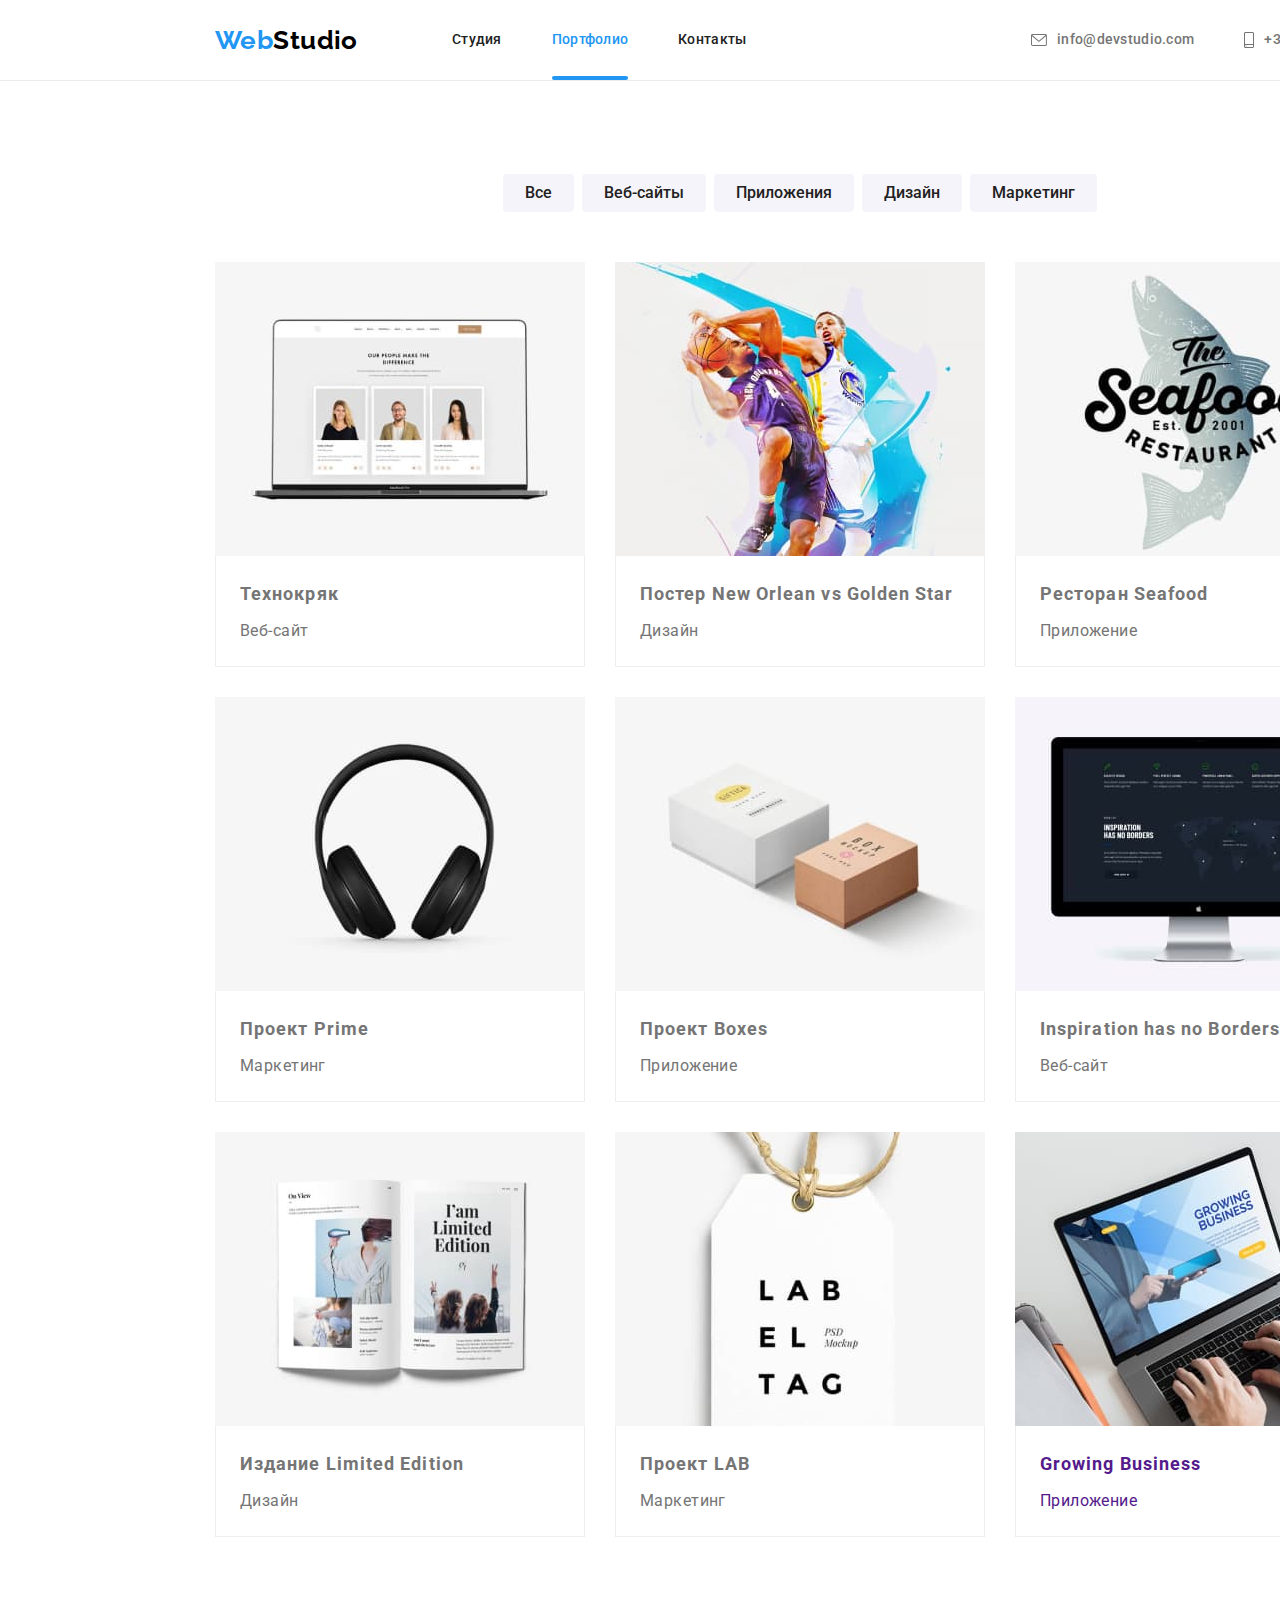
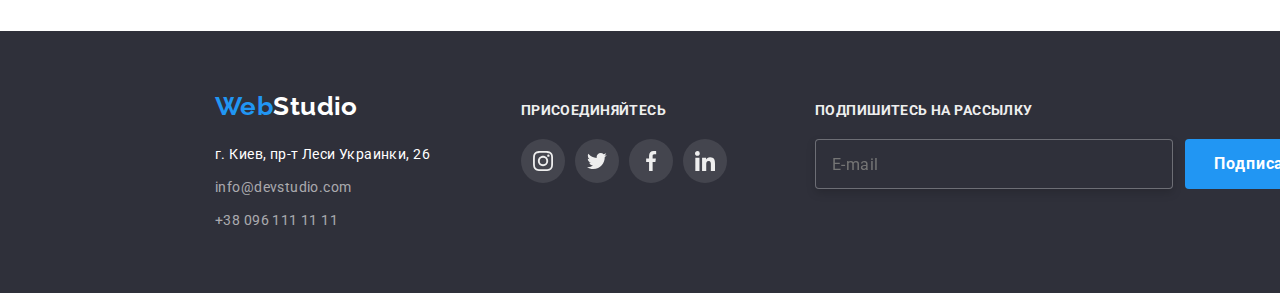
==== portfolio.html @ b926fa03 "+" ====
<!DOCTYPE html>
<html lang="ru">

<head>
  <meta charset="UTF-8">
  <meta http-equiv="X-UA-Compatible" content="IE=edge">
  <meta name="viewport" content="width=device-width, initial-scale=1.0">
  <title>Document</title>
  <style>
    @import url('https://fonts.googleapis.com/css2?family=Raleway:wght@700&family=Roboto:wght@400;500;700;900&display=swap');
  </style>
  <link rel="stylesheet" href="https://cdnjs.cloudflare.com/ajax/libs/modern-normalize/1.1.0/modern-normalize.css"
    integrity="sha512-Y0MM+V6ymRKN2zStTqzQ227DWhhp4Mzdo6gnlRnuaNCbc+YN/ZH0sBCLTM4M0oSy9c9VKiCvd4Jk44aCLrNS5Q=="
    crossorigin="anonymous" referrerpolicy="no-referrer" />
  <link rel="stylesheet" href="./css/main.css" />
  
  <link rel="stylesheet" href="./css/style.css" />
</head>

<body>
  <header class="header">
    <div class="header__block">
      <!-- Основная навигация -->
      <nav class="nav">
        <a class="logo" href="./index.html">
          <span class="logo__info--accent">Web</span>Studio</a>
        <ul class="nav__list">
          <li class="nav__item">
            <a class="nav__link " href="./index.html">Студия</a>
          </li>
          <li class="nav__item nav__item--current">
            <a class="nav__link nav__link--current" href="./portfolio.html">Портфолио</a>
          </li>
          <li class="nav__item">
            <a class="nav__link" href="#address">Контакты</a>
          </li>
        </ul>
      </nav>
      <ul class="contacts">
        <li class="contacts__item">
          <a class="contacts__link" href="mailto:info@devstudio.com">
            <svg class="contacts__img" aria-label="Електронна адреса" width="16px" height="12px">
              <use href="./images/icons.svg#icon-envelope"></use>
            </svg>
            info@devstudio.com
          </a>
        </li>
        <li class="contacts__item">
          <a class="contacts__link" href="tel:+380961111111"> <svg class="contacts__img" aria-label="Телефон"
              width="10px" height="16px">
              <use href="./images/icons.svg#icon-smartphone"></use>
            </svg> +38 096 111 11 11</a>
        </li>
      </ul>
    </div>
  </header>
  <!-- Контент -->
  <main>
    <section class="galerry">
      <div class="galerry__container">
        <h1 class="hidden">Примеры работ</h1>
        <ul class="galerry__list">
          <li class="galerry__item">
            <button class="galerry__btn" type="button">Все</button>
          </li>
          <li class="galerry__item">
            <button class="galerry__btn" type="button">Веб-сайты</button>
          </li>
          <li class="galerry__item">
            <button class="galerry__btn" type="button">Приложения</button>
          </li>
          <li class="galerry__item">
            <button class="galerry__btn" type="button">Дизайн</button>
          </li>
          <li class="galerry__item">
            <button class="galerry__btn" type="button">Маркетинг</button>
          </li>
        </ul>
        <ul class="card-list__list card-list__list--block">
          <li class="card-list__item galerry-card">
            <a class="card-list__link " href="">
              <div class="galerry-text-position">
                <img src="./img/site.jpg" alt="Страничка веб-сайта" width="370" height="294" />
                <p class="card-list__anim-text">
                  Ресурс предлагает комплексные предложения с разным уровнем функционала и сервисов. Все это позволит
                  посетителю
                  получить
                  исчерпывающие сведения о компании или частном лице.
                  Ресурс предлагает комплексные предложения с разным уровнем функционала и сервисов. Все это позволит
                  посетителю
                  получить
                  исчерпывающие сведения о компании или частном лице.
                  Ресурс предлагает комплексные предложения с разным уровнем функционала и сервисов. Все это позволит
                  посетителю
                  получить
                  исчерпывающие сведения о компании или частном лице.
                </p>
              </div>
              <div class="card-list__block">
                <h2 class="card-list__info">Технокряк</h2>
                <p>Веб-сайт</p>
              </div>
            </a>
          </li>
          <li class="card-list__item galerry-card">
            <a class="card-list__link" href="">
              <div class="galerry-text-position">
                <img src="./img/design.jpg" alt="Два баскетболиста" width="370" height="294" />
                <p class="card-list__anim-text">
                  Ресурс предлагает комплексные предложения с разным уровнем функционала и сервисов. Все это позволит
                  посетителю
                  получить
                  исчерпывающие сведения о компании или частном лице.
                  Ресурс предлагает комплексные предложения с разным уровнем функционала и сервисов. Все это позволит
                  посетителю
                  получить
                  исчерпывающие сведения о компании или частном лице.
                </p>
              </div>
              <div class="card-list__block">
                <h2 class="card-list__info">Постер New Orlean vs Golden Star</h2>
                <p>Дизайн</p>
              </div>
            </a>
          </li>
          <li class="card-list__item galerry-card">
            <a class="card-list__link " href="">
              <div class="galerry-text-position">
                <img src="./img/app.jpg" alt="Логотип ресторана" width="370" height="294" />
                <p class="card-list__anim-text">
                  Ресурс предлагает комплексные предложения с разным уровнем функционала и сервисов. Все это позволит
                  посетителю
                  получить
                  исчерпывающие сведения о компании или частном лице.
                </p>
              </div>
              <div class="card-list__block">
                <h2 class="card-list__info">Ресторан Seafood</h2>
                <p>Приложение</p>
              </div>
            </a>
          </li>
          <li class="card-list__item galerry-card">
            <a class="card-list__link " href="">
              <div class="galerry-text-position">
                <img src="./img/marketing.jpg" alt="Черные наушники" width="370" height="294" />
                <p class="card-list__anim-text">
                  Ресурс предлагает комплексные предложения с разным уровнем функционала и сервисов. Все это позволит
                  посетителю
                  получить
                  исчерпывающие сведения о компании или частном лице.
                </p>
              </div>
              <div class="card-list__block">
                <h2 class="card-list__info">Проект Prime</h2>
                <p>Маркетинг</p>
              </div>
            </a>
          </li>
          <li class="card-list__item galerry-card">
            <a class="card-list__link " href="">
              <div class="galerry-text-position">
                <img src="./img/app2.jpg" alt="Две коробки" width="370" height="294" />
                <p class="card-list__anim-text">
                  Ресурс предлагает комплексные предложения с разным уровнем функционала и сервисов. Все это позволит
                  посетителю
                  получить
                  исчерпывающие сведения о компании или частном лице.
                </p>
              </div>
              <div class="card-list__block">
                <h2 class="card-list__info">Проект Boxes</h2>
                <p>Приложение</p>
              </div>
            </a>
          </li>
          <li class="card-list__item galerry-card">
            <a class="card-list__link " href="">
              <div class="galerry-text-position">
                <img src="./img/site2.jpg" alt="Страница Веб-сайта" width="370" height="294" />
                <p class="card-list__anim-text">
                  Ресурс предлагает комплексные предложения с разным уровнем функционала и сервисов. Все это позволит
                  посетителю
                  получить
                  исчерпывающие сведения о компании или частном лице.
                </p>
              </div>
              <div class="card-list__block">
                <h2 class="card-list__info">Inspiration has no Borders</h2>
                <p>Веб-сайт</p>
              </div>
            </a>
          </li>
          <li class="card-list__item galerry-card">
            <a class="card-list__link " href="">
              <div class="galerry-text-position">
                <img src="./img/design2.jpg" alt="Раскрытая книга" width="370" height="294" />
                <p class="card-list__anim-text">
                  Ресурс предлагает комплексные предложения с разным уровнем функционала и сервисов. Все это позволит
                  посетителю
                  получить
                  исчерпывающие сведения о компании или частном лице.
                </p>
              </div>
              <div class="card-list__block">
                <h2 class="card-list__info">Издание Limited Edition</h2>
                <p>Дизайн</p>
              </div>
            </a>
          </li>
          <li class="card-list__item galerry-card">
            <a class="card-list__link " href="">
              <div class="galerry-text-position">
                <img src="./img/marketing2.jpg" alt=" Надпись Lab el tag на ярлыке" width="370" height="294" />
                <p class="card-list__anim-text">
                  Ресурс предлагает комплексные предложения с разным уровнем функционала и сервисов. Все это позволит
                  посетителю
                  получить
                  исчерпывающие сведения о компании или частном лице.
                </p>
              </div>
              <div class="card-list__block">
                <h2 class="card-list__info">Проект LAB</h2>
                <p>Маркетинг</p>
              </div>
            </a>
          </li>
          <li class="card-list__item galerry-card">
            <a class="link" href="">
              <div class="galerry-text-position">
                <img src="./img/app3.jpg" alt="Человек работает за ноутбуком" width="370" height="294" />
                <p class="card-list__anim-text">
                  Ресурс предлагает комплексные предложения с разным уровнем функционала и сервисов. Все это позволит
                  посетителю
                  получить
                  исчерпывающие сведения о компании или частном лице.
                </p>
              </div>
              <div class="card-list__block">
                <h2 class="card-list__info">Growing Business</h2>
                <p>Приложение</p>
              </div>
            </a>
          </li>
        </ul>
      </div>
    </section>
  </main>

  <!-- Футер сайта -->
  <footer class="footer">
    <ul class="footer__container">
      <li class="logo__list">
        <a class="logo__info logo" href="./index.html">
          <span class="logo__info--accent">Web</span>Studio</a>
        <address id="address" class="address">
          <a class="address__text" target="_blank" href="https://goo.gl/maps/QLkYeELodZ8mEa568">г. Киев, пр-т Леси
            Украинки,
            26</a>
          <ul class="address__list">
            <li>
              <a class="address__link" href="mailto:info@devstudio.com">info@devstudio.com</a>
            </li>
            <li>
              <a class="address__link" href="tel:+380961111111">+38 096 111 11 11</a>
            </li>
          </ul>
        </address>
      </li>
  
      <li class="social">
        <strong class="social__text--title">присоединяйтесь</strong>
        <ul class="social__list">
          <li>
            <a class="social__animation--pulse" href=" ">
              <svg class="social__image" aria-label="instagram">
                <use href="./images/icons.svg#icon-instagram-2"></use>
              </svg>
            </a>
          </li>
          <li>
            <a class="social__animation--pulse" href=" ">
              <svg class="social__image" aria-label="Twitter">
                <use href="./images/icons.svg#icon-Group"></use>
              </svg>
            </a>
          </li>
          <li>
            <a class="social__animation--pulse" href=" ">
              <svg class="social__image" aria-label="facebook">
                <use href="./images/icons.svg#icon-facebook"></use>
              </svg>
            </a>
          </li>
          <li>
            <a class="social__animation--pulse" href=" ">
              <svg class="social__image" aria-label="linkedin">
                <use href="./images/icons.svg#icon-linkedin"></use>
              </svg>
            </a>
          </li>
        </ul>
      </li>
  
      <li class="subtitle">
        <p class="subtitle__social--title">Подпишитесь на рассылку</p>
        <form class="subscribe__form">
          <input class="subscribe__input" type="email" name="subscribe" autocomplete="on" placeholder="E-mail"
            pattern=".+@globex\.com" size="30" required />
          <button class="subscribe__btn" type="submit">
            <span class="subscribe__btn--text">Подписаться</span>
            <svg width="24" height="24">
              <use href="./images/icons.svg#icon-send"></use>
            </svg>
          </button>
        </form>
      </li>
    </ul>
  </footer>
</body>

</html>
---- css/main.css ----
@charset "UTF-8";
:root {
  --primary-text-color: #757575;
  --primary-bg-color: #ffffff;
  --secondary-bg-color: #f5f4fa;
  --footer-hero-bg-color: #2f303a;
  --titel-link-color: #212121;
  --accent-color: #2196f3;
  --logo-up-color: #000000;
  --address-secondary-color: rgba(255, 255, 255, 0.6);
  --accent-fill: #AFB1B8;
  --colore-info:#eeeeee;
  --button-hero-two:#2196F3;
  --footer-social:rgba(255, 255, 255, 0.1);
  --border-bottom:#ececec;
  --linear-gradient:rgba(47, 48, 58, 0.4);
  --color-anim:rgba(33, 150, 243, 0.9);
  --button-hover-button-box-shadow: 0px 3px 1px rgba(0, 0, 0, 0.1), 0px 1px 2px rgba(0, 0, 0, 0.08), 0px 2px 2px rgba(0, 0, 0, 0.12);
  --card-background-color-box-shadow: 0px 1px 3px rgba(0, 0, 0, 0.12), 0px 1px 1px rgba(0, 0, 0, 0.14), 0px 2px 1px rgba(0, 0, 0, 0.2);
  --galerry-button-hover-box-shadow: 0px 3px 1px rgba(0, 0, 0, 0.1), 0px 1px 2px rgba(0, 0, 0, 0.08), 0px 2px 2px rgba(0, 0, 0, 0.12);
  --galerry-card-hover-box-shadow: 0px 1px 1px rgba(0, 0, 0, 0.12), 0px 4px 4px rgba(0, 0, 0, 0.06), 1px 4px 6px rgba(0, 0, 0, 0.16);
  --colore-overlay-modal: rgba(0, 0, 0, 0.2);
  --colore-img: rgba(47, 48, 58, 0.8);
  --colore-modal-button: 1px solid rgba(0, 0, 0, 0.1);
  --collor-modal-button:#ffeeee;
  --collor-modal-close:#8d8c8c;
  --emphasizing-cardcolor: rgba(255, 0, 0, 0.959);
  --collor-border-subscribe: 1px solid rgba(255, 255, 255, 0.3);
  --collor-filter-subscribe: drop-shadow(0px 4px 4px rgba(0, 0, 0, 0.15));
  --collor-box-shadow-subscribe-button: 0px 4px 4px rgba(0, 0, 0, 0.15);
  --collorsubscribe-button-focu-box-shadow: 0px 4px 4px rgba(0, 0, 0, 0.15);
  --color-register-position-input: 1px solid rgba(33, 33, 33, 0.2);
  --button-btn-two:#188CE8;
  --button-hover-button-box-shadow-btn: 0px 4px 4px rgba(0, 0, 0, 0.15);
  --collor-subscribe-input: #4caf50;
  --modal-btn__non-eror:rgb(95, 212, 41);
  --register-eror-text:rgba(230, 11, 11, 0.5);
  /* flex advantages */
  --items-adv: 4;
  --indent: 30px;
  /* flex work */
  --items-work: 3;
  /* cubic-bezier */
  --transition-timing-function: 250ms cubic-bezier(0.4, 0, 0.2, 1);
  --transition-timing-function-close: 550ms cubic-bezier(0.4, 0, 0.2, 1);
  /* scrol */
  --colot-track:inset 0 0 5px grey;
  --colot-handle: rgb(149, 221, 116);
  --transition: width 0.5s, left 0.5s;
}

/* Загальне */
body {
  color: var(--primary-text-color);
  background-color: var(--primery-bg-color);
  font-family: Roboto, sans-serif;
  font-size: 14px;
  line-height: 1.71;
  letter-spacing: 0.03em;
  width: 1600px;
  margin-right: auto;
  margin-left: auto;
}

/* Обнулили */
h1,
h2,
h3,
p {
  margin: 0;
  padding: 0;
}

ul {
  list-style: none;
}

a {
  text-decoration: none;
}

/* Зображення */
img {
  display: block;
  max-width: 100%;
  height: auto;
}

/* списки */
.galerry__list, .social__animation--pulse, .address, .customer__list, .card-list__list, .card-set__list, .contacts, .nav__list {
  list-style: none;
  padding: 0;
  margin: 0;
}

/* посилання */
.address__link, .nav__link, .logo {
  text-decoration: none;
}

/* заголовки */
.customer__titel, .card-set__item--text-titel, .card-set__titel--text, .card-list__titel, .card-set__titel {
  color: var(--titel-link-color);
  font-weight: 700;
  font-size: 36px;
  line-height: 1.17;
  text-align: center;
}

.hidden {
  display: none;
}

/* контейнер */
.galerry__container, .footer__container, .container-block, .card-set___contaiter, .card-set__contaiter, .card-list, .container, .header__block {
  margin-right: auto;
  margin-left: auto;
  width: 1200px;
  padding-left: 15px;
  padding-right: 15px;
}

.galerry, .card-set, .card-list, .advantages {
  padding-top: 94px;
  padding-bottom: 94px;
}

.address__link, .address__text, .card-set__list--card {
  position: relative;
}

.address__link:hover, .address__text:hover,
.address__link:focus,
.address__text:focus {
  color: var(--accent-color);
}

.address__link::after, .address__text::after {
  content: "";
  width: 0;
  height: 2.5px;
  position: absolute;
  bottom: -2.5px;
  left: 0;
  background: var(--accent-color);
  -webkit-transition: var(--transition);
  transition: var(--transition);
}

.address__link:hover::after, .address__text:hover::after {
  width: 100%;
}

.address__link::after:hover, .address__text::after:hover,
.address__link::after:focus,
.address__text::after:focus {
  content: "";
  position: absolute;
  display: block;
  width: 100%;
  height: 4px;
  background-color: var(--accent-color);
  border-radius: 2px;
  left: 0;
  bottom: 5px;
}

.subtitle__social--title, .social__text--title {
  display: -webkit-box;
  display: -ms-flexbox;
  display: flex;
  margin-bottom: 20px;
  font-family: Roboto, sans-serif;
  font-style: normal;
  font-weight: 700;
  font-size: 14px;
  line-height: 1.14;
  letter-spacing: 0.03em;
  text-transform: uppercase;
  color: var(--colore-info);
}

.subscribe__btn, .btn {
  padding: 10px 32px;
  border: none;
  border-radius: 4px;
  color: var(--primary-bg-color);
  background-color: var(--accent-color);
  font-family: inherit;
  font-weight: 700;
  font-size: 16px;
  line-height: 1.87;
  letter-spacing: 0.06em;
  -webkit-transition: background-color var(--transition-timing-function), -webkit-box-shadow var(--transition-timing-function);
  transition: background-color var(--transition-timing-function), -webkit-box-shadow var(--transition-timing-function);
  transition: background-color var(--transition-timing-function), box-shadow var(--transition-timing-function);
  transition: background-color var(--transition-timing-function), box-shadow var(--transition-timing-function), -webkit-box-shadow var(--transition-timing-function);
}
.subscribe__btn:hover, .btn:hover, .subscribe__btn:focus, .btn:focus {
  background-color: var(--button-hero-two);
  -webkit-box-shadow: var(--button-hover-button-box-shadow);
          box-shadow: var(--button-hover-button-box-shadow);
  cursor: pointer;
}

/* Шапка сайта */
.header {
  border-bottom: 1px solid var(--border-bottom);
  margin-bottom: -1px;
}
.header__block {
  display: -webkit-box;
  display: -ms-flexbox;
  display: flex;
  -webkit-box-pack: justify;
      -ms-flex-pack: justify;
          justify-content: space-between;
}

/* Логотип загальні налаштування */
.logo {
  color: var(--logo-up-color);
  margin-right: 93px;
  font-family: Raleway, sans-serif;
  font-weight: 700;
  font-size: 26px;
  line-height: 1.19;
  width: 145px;
  height: 31px;
}
.logo__info--accent {
  color: var(--accent-color);
}

.logo__info {
  color: var(--primary-bg-color);
}

.nav {
  display: -webkit-box;
  display: -ms-flexbox;
  display: flex;
  -webkit-box-pack: justify;
      -ms-flex-pack: justify;
          justify-content: space-between;
  -webkit-box-align: center;
      -ms-flex-align: center;
          align-items: center;
}
.nav__list {
  display: -webkit-box;
  display: -ms-flexbox;
  display: flex;
  padding: 0px;
  margin: -1px;
}

.nav__item:not(:last-child) {
  margin-right: 50px;
}

.nav__link {
  display: block;
  padding-top: 32px;
  padding-bottom: 32px;
  color: var(--titel-link-color);
  font-weight: 500;
  font-size: 14px;
  line-height: 1.14;
  letter-spacing: 0.02em;
}

.nav__item--current::after {
  content: "";
  position: absolute;
  display: block;
  width: 100%;
  height: 4px;
  background-color: var(--accent-color);
  border-radius: 2px;
  left: 0;
  bottom: 0;
  -webkit-transition: background-color var(--transition-timing-function-close);
  transition: background-color var(--transition-timing-function-close);
}

.nav__item--current {
  position: relative;
}

.nav__link--current {
  color: var(--accent-color);
}

/* Контакти */
.contacts {
  display: -webkit-box;
  display: -ms-flexbox;
  display: flex;
  -webkit-box-align: center;
      -ms-flex-align: center;
          align-items: center;
}
.contacts__link {
  display: -webkit-box;
  display: -ms-flexbox;
  display: flex;
  -webkit-box-align: center;
      -ms-flex-align: center;
          align-items: center;
  padding-top: 32px;
  padding-bottom: 32px;
  color: var(--primary-text-color);
  font-weight: 500;
  font-size: 14px;
  line-height: 1.14;
  letter-spacing: 0.02em;
  -webkit-transition: color var(--transition-timing-function);
  transition: color var(--transition-timing-function);
}
.contacts__link:hover, .contacts__link:focus {
  color: var(--accent-color);
}

.contacts__item:not(:last-child) {
  padding-left: 0px;
  margin-right: 50px;
}

.contacts__img {
  fill: currentColor;
  margin-right: 10px;
}

/* Герой */
.hero {
  padding: 200px 0;
  margin-right: auto;
  margin-left: auto;
  max-height: 600px;
  max-width: 1600px;
  background-color: var(--footer-hero-bg-color);
  background-image: -webkit-gradient(linear, left top, left bottom, from(var(--linear-gradient)), to(var(--linear-gradient))), url("../img/hero.jpg");
  background-image: linear-gradient(var(--linear-gradient), var(--linear-gradient)), url("../img/hero.jpg");
  background-repeat: no-repeat;
  background-position: center;
  background-size: cover;
}
.hero__container {
  display: -webkit-box;
  display: -ms-flexbox;
  display: flex;
  -webkit-box-orient: vertical;
  -webkit-box-direction: normal;
      -ms-flex-direction: column;
          flex-direction: column;
  -webkit-box-align: center;
      -ms-flex-align: center;
          align-items: center;
  -webkit-box-pack: center;
      -ms-flex-pack: center;
          justify-content: center;
}

.hero__titel {
  margin-top: 0px;
  margin-bottom: 30px;
  color: var(--primary-bg-color);
  font-weight: 900;
  font-size: 44px;
  width: 696px;
  line-height: 1.36;
  text-align: center;
  letter-spacing: 0.06em;
  text-transform: uppercase;
}

/* Модальне вікно */
.backdrop {
  position: fixed;
  width: 100%;
  height: 100%;
  left: 0px;
  top: 0px;
  background: var(--colore-overlay-modal);
  opacity: 1;
  -webkit-transition: opacity var(--transition-timing-function);
  transition: opacity var(--transition-timing-function);
}

.backdrop.is-hidden {
  opacity: 0;
  pointer-events: none;
}

.modal {
  position: absolute;
  width: 528px;
  height: 581px;
  padding: 40px 39px 40px 40px;
  top: 50%;
  left: 50%;
  -webkit-transform: translate(-50%, -50%) scale(1);
          transform: translate(-50%, -50%) scale(1);
  background-color: var(--primary-bg-color);
  -webkit-box-shadow: 0px 1px 3px rgba(0, 0, 0, 0.12), 0px 1px 1px rgba(0, 0, 0, 0.14), 0px 2px 1px rgba(0, 0, 0, 0.2);
          box-shadow: 0px 1px 3px rgba(0, 0, 0, 0.12), 0px 1px 1px rgba(0, 0, 0, 0.14), 0px 2px 1px rgba(0, 0, 0, 0.2);
  border-radius: 4px;
  -webkit-transition: -webkit-transform var(--transition-timing-function);
  transition: -webkit-transform var(--transition-timing-function);
  transition: transform var(--transition-timing-function);
  transition: transform var(--transition-timing-function), -webkit-transform var(--transition-timing-function);
}

.modal__btn-close {
  position: absolute;
  display: -webkit-box;
  display: -ms-flexbox;
  display: flex;
  -webkit-box-align: center;
      -ms-flex-align: center;
          align-items: center;
  -webkit-box-pack: center;
      -ms-flex-pack: center;
          justify-content: center;
  width: 30px;
  height: 30px;
  border-radius: 50%;
  border: var(--colore-modal-button);
  background-color: var(--primary-bg-color);
  right: 8px;
  top: 8px;
  -webkit-backface-visibility: hidden;
          backface-visibility: hidden;
  cursor: pointer;
  padding: 0;
  -webkit-transition: background-color var(--transition-timing-function-close), fill var(--transition-timing-function-close), border var(--transition-timing-function-close), -webkit-transform var(--transition-timing-function-close);
  transition: background-color var(--transition-timing-function-close), fill var(--transition-timing-function-close), border var(--transition-timing-function-close), -webkit-transform var(--transition-timing-function-close);
  transition: background-color var(--transition-timing-function-close), fill var(--transition-timing-function-close), transform var(--transition-timing-function-close), border var(--transition-timing-function-close);
  transition: background-color var(--transition-timing-function-close), fill var(--transition-timing-function-close), transform var(--transition-timing-function-close), border var(--transition-timing-function-close), -webkit-transform var(--transition-timing-function-close);
}
.modal__btn-close:hover {
  fill: var(--button-hero-two);
  background-color: var(--collor-modal-button);
}

.register-form__user {
  display: -webkit-box;
  display: -ms-flexbox;
  display: flex;
  position: relative;
}
.register-form__user:checked .register-position__input, .register-form__user:focus-within .register-position__input {
  border-color: var(--accent-color);
  outline: 0;
}
.register-form__user:checked .register-btn__person, .register-form__user:focus-within .register-btn__person {
  fill: var(--accent-color);
}
.register-form__user:nth-child(-n+4) {
  margin-bottom: 28px;
}

.register-form__position-text {
  display: -webkit-box;
  display: -ms-flexbox;
  display: flex;
  width: 448px;
  height: 23px;
  font-family: "Roboto";
  font-style: normal;
  font-weight: 700;
  font-size: 20px;
  line-height: 1.15;
  text-align: center;
  -webkit-box-pack: center;
      -ms-flex-pack: center;
          justify-content: center;
  letter-spacing: 0.03em;
  color: var(--titel-link-color);
}

/* сітка із застосуванням flex-box по 4-ри елемента     */
.card-set__list {
  display: -webkit-box;
  display: -ms-flexbox;
  display: flex;
  margin: calc(-1 * var(--indent) / 2);
}
.card-set__list .card-set__item {
  -ms-flex-preferred-size: calc((100% - var(--indent) * var(--items-adv)) / var(--items-adv));
      flex-basis: calc((100% - var(--indent) * var(--items-adv)) / var(--items-adv));
  margin: calc(var(--indent) / 2);
}

/* сітка із застосуванням flex-box по 3-ри елемента     */
.card-list__list {
  display: -webkit-box;
  display: -ms-flexbox;
  display: flex;
  margin: calc(-1 * var(--indent) / 2);
}
.card-list__list .card-list__item {
  position: relative;
  -ms-flex-preferred-size: calc((100% - var(--indent) * var(--items-work)) / var(--items-work));
      flex-basis: calc((100% - var(--indent) * var(--items-work)) / var(--items-work));
  margin: calc(var(--indent) / 2);
}

.advantages {
  padding-bottom: 0;
}

.card-set__list--card:hover::after {
  width: 100%;
  left: 0;
}
.card-set__list--card::after {
  content: "";
  width: 0;
  height: 2.5px;
  position: absolute;
  bottom: -2.5px;
  right: 0;
  background: var(--emphasizing-cardcolor);
  -webkit-transition: var(--transition);
  transition: var(--transition);
}

/* SVG */
.card-set__section {
  display: -webkit-box;
  display: -ms-flexbox;
  display: flex;
  -webkit-box-pack: center;
      -ms-flex-pack: center;
          justify-content: center;
  -webkit-box-align: center;
      -ms-flex-align: center;
          align-items: center;
  margin-bottom: 30px;
  background-color: var(--secondary-bg-color);
  border-radius: 4px;
  height: 120px;
}

.card-set__titel {
  margin-bottom: 10px;
  font-weight: 700;
  font-size: 14px;
  line-height: 1.14;
  text-transform: uppercase;
  text-align: start;
}

.card-photo {
  display: -webkit-box;
  display: -ms-flexbox;
  display: flex;
  width: 70px;
  height: 70px;
}

/* Робота  */
.card-list__titel {
  margin-bottom: 50px;
}

/* текст на картинках */
.card-list__text {
  display: -webkit-box;
  display: -ms-flexbox;
  display: flex;
  position: absolute;
  width: 370px;
  height: 70px;
  overflow: hidden;
  bottom: 0;
  -webkit-box-align: center;
      -ms-flex-align: center;
          align-items: center;
  -webkit-box-pack: center;
      -ms-flex-pack: center;
          justify-content: center;
  font-family: "Roboto";
  font-style: normal;
  font-weight: 700;
  font-size: 14px;
  line-height: 1.14;
  letter-spacing: 0.03em;
  text-transform: uppercase;
  background-color: var(--colore-img);
  color: var(--primary-bg-color);
}

/* Команда */
.card-set {
  background-color: var(--secondary-bg-color);
}
.card-set__titel--text {
  margin-bottom: 50px;
}

.card-set__item--card {
  background-color: var(--primary-bg-color);
  -webkit-box-shadow: var(--card-background-color-box-shadow);
          box-shadow: var(--card-background-color-box-shadow);
  border-radius: 0px 0px 4px 4px;
}

.card-set__text {
  font-size: 16px;
  line-height: 1.19;
  text-align: center;
}

.set-info {
  display: -webkit-box;
  display: -ms-flexbox;
  display: flex;
  margin: 16px 32px 30px 32px;
  padding: 0;
  -webkit-box-pack: justify;
      -ms-flex-pack: justify;
          justify-content: space-between;
}
.set-info__link {
  display: -webkit-box;
  display: -ms-flexbox;
  display: flex;
  height: 44px;
  width: 44px;
  -webkit-transform: rotate(0deg);
          transform: rotate(0deg);
  border-radius: 30px;
  color: var(--primary-bg-color);
  fill: var(--accent-fill);
  -webkit-box-pack: center;
      -ms-flex-pack: center;
          justify-content: center;
  -webkit-box-align: center;
      -ms-flex-align: center;
          align-items: center;
  -webkit-transition: background-color var(--transition-timing-function), fill var(--transition-timing-function), -webkit-transform var(--transition-timing-function);
  transition: background-color var(--transition-timing-function), fill var(--transition-timing-function), -webkit-transform var(--transition-timing-function);
  transition: transform var(--transition-timing-function), background-color var(--transition-timing-function), fill var(--transition-timing-function);
  transition: transform var(--transition-timing-function), background-color var(--transition-timing-function), fill var(--transition-timing-function), -webkit-transform var(--transition-timing-function);
}
.set-info__link:hover, .set-info__link:focus {
  border-radius: 50%;
  background-color: var(--accent-color);
  fill: currentColor;
  -webkit-transform: rotate(360deg);
          transform: rotate(360deg);
}

.set-info__link-networks {
  height: 20px;
  width: 20px;
}

.card-set__item--text-titel {
  margin-top: 30px;
  margin-bottom: 10px;
  font-weight: 500;
  font-size: 16px;
  line-height: 1.19;
}

.customer {
  padding-top: 94px;
  padding-bottom: 94px;
  /* Постійні клієнти */
}
.customer__list {
  margin-top: 50px;
  display: -webkit-box;
  display: -ms-flexbox;
  display: flex;
}

.customer__item:not(:last-child) {
  margin-right: 30px;
}

.customer__link {
  display: -webkit-box;
  display: -ms-flexbox;
  display: flex;
  width: 170px;
  height: 92px;
  -webkit-transform: scale3d(1, 1, 1);
          transform: scale3d(1, 1, 1);
  border: 1px solid var(--accent-fill);
  border-radius: 4px;
  color: var(--accent-fill);
  -webkit-box-pack: center;
      -ms-flex-pack: center;
          justify-content: center;
  -webkit-box-align: center;
      -ms-flex-align: center;
          align-items: center;
  -webkit-transition: border-color var(--transition-timing-function), color var(--transition-timing-function), -webkit-transform var(--transition-timing-function);
  transition: border-color var(--transition-timing-function), color var(--transition-timing-function), -webkit-transform var(--transition-timing-function);
  transition: transform var(--transition-timing-function), border-color var(--transition-timing-function), color var(--transition-timing-function);
  transition: transform var(--transition-timing-function), border-color var(--transition-timing-function), color var(--transition-timing-function), -webkit-transform var(--transition-timing-function);
  fill: currentColor;
}
.customer__link:hover {
  border-color: var(--accent-color);
  color: var(--accent-color);
  -webkit-transform: scale3d(1.2, 1.2, 1.2);
          transform: scale3d(1.2, 1.2, 1.2);
}

/* Футер */
.footer {
  background-color: var(--footer-hero-bg-color);
  padding: 60px 0;
  /* -------- */
}
.footer__container {
  display: -webkit-box;
  display: -ms-flexbox;
  display: flex;
  -webkit-box-align: baseline;
      -ms-flex-align: baseline;
          align-items: baseline;
  margin-top: 0;
  margin-bottom: 0;
}

.address {
  font-style: normal;
  margin-top: 20px;
}
.address__list {
  list-style: none;
  padding: 0;
  margin: 0;
}

.address__text {
  color: var(--primary-bg-color);
  cursor: pointer;
  font-style: normal;
  -webkit-transition: color var(--transition-timing-function);
  transition: color var(--transition-timing-function);
}

.address__link {
  color: var(--address-secondary-color);
  display: inline-block;
  margin-top: 9px;
}

.social {
  margin: 0px 0px 0px 70px;
}
.social__list {
  display: -webkit-box;
  display: -ms-flexbox;
  display: flex;
  -ms-flex-wrap: nowrap;
      flex-wrap: nowrap;
  -webkit-box-pack: justify;
      -ms-flex-pack: justify;
          justify-content: space-between;
  width: 206px;
  margin: 0;
  padding: 0;
}

.social__animation--pulse {
  display: -webkit-box;
  display: -ms-flexbox;
  display: flex;
  -webkit-box-align: center;
      -ms-flex-align: center;
          align-items: center;
  -webkit-box-pack: center;
      -ms-flex-pack: center;
          justify-content: center;
  height: 44px;
  width: 44px;
  border-radius: 50%;
  background-color: var(--footer-social);
  -webkit-transition: background-color var(--transition-timing-function);
  transition: background-color var(--transition-timing-function);
}

/* Пульсуюча анімація */
.social__animation--pulse:hover {
  -webkit-animation: radar 1.5s linear infinite;
          animation: radar 1.5s linear infinite;
  border-radius: 50%;
  background-color: var(--accent-color);
}

@-webkit-keyframes radar {
  0% {
    -webkit-transform: scale(0.9, 0.9);
            transform: scale(0.9, 0.9);
    opacity: 1;
  }
  100% {
    -webkit-transform: scale(1.5, 1.5);
            transform: scale(1.5, 1.5);
    opacity: 0.2;
  }
}

@keyframes radar {
  0% {
    -webkit-transform: scale(0.9, 0.9);
            transform: scale(0.9, 0.9);
    opacity: 1;
  }
  100% {
    -webkit-transform: scale(1.5, 1.5);
            transform: scale(1.5, 1.5);
    opacity: 0.2;
  }
}
.social__image {
  fill: var(--colore-info);
  height: 20px;
  width: 20px;
}

.galerry__list {
  display: -webkit-box;
  display: -ms-flexbox;
  display: flex;
  -webkit-box-pack: center;
      -ms-flex-pack: center;
          justify-content: center;
  margin-bottom: 50px;
}

.galerry__item:not(:last-child) {
  margin-right: 8px;
}

.galerry__btn {
  padding: 6px 22px;
  border-radius: 4px;
  border: none;
  color: var(--titel-link-color);
  background-color: var(--secondary-bg-color);
  font-family: Roboto, sans-serif;
  font-weight: 500;
  font-size: 16px;
  line-height: 1.63;
  -webkit-transition: color var(--transition-timing-function), background-color var(--transition-timing-function), -webkit-box-shadow var(--transition-timing-function);
  transition: color var(--transition-timing-function), background-color var(--transition-timing-function), -webkit-box-shadow var(--transition-timing-function);
  transition: color var(--transition-timing-function), background-color var(--transition-timing-function), box-shadow var(--transition-timing-function);
  transition: color var(--transition-timing-function), background-color var(--transition-timing-function), box-shadow var(--transition-timing-function), -webkit-box-shadow var(--transition-timing-function);
}
.galerry__btn:hover, .galerry__btn:focus {
  color: var(--primary-bg-color);
  background-color: var(--accent-color);
  -webkit-box-shadow: var(--galerry-button-hover-box-shadow);
          box-shadow: var(--galerry-button-hover-box-shadow);
  cursor: pointer;
}

/* Карти галереї */
.card-list__list--block {
  -ms-flex-wrap: wrap;
      flex-wrap: wrap;
  padding: 0;
}

.galerry-card {
  color: var(--primary-text-color);
  font-size: 16px;
  line-height: 1.88;
}

.card-list__link {
  color: inherit;
  -webkit-transition: -webkit-box-shadow var(--transition-timing-function);
  transition: -webkit-box-shadow var(--transition-timing-function);
  transition: box-shadow var(--transition-timing-function);
  transition: box-shadow var(--transition-timing-function), -webkit-box-shadow var(--transition-timing-function);
}
.card-list__link:hover, .card-list__link:focus {
  display: block;
  -webkit-box-shadow: var(--galerry-card-hover-box-shadow);
          box-shadow: var(--galerry-card-hover-box-shadow);
}
.card-list__link:hover .card-list__anim-text, .card-list__link:focus .card-list__anim-text {
  opacity: 1;
  -webkit-transform: translateY(0);
          transform: translateY(0);
}

.galerry-text-position {
  position: relative;
  overflow: hidden;
}

.card-list__anim-text {
  display: block;
  overflow: auto;
  position: absolute;
  width: 100%;
  height: 100%;
  padding: 63px 24px;
  background-color: var(--color-anim);
  color: var(--primary-bg-color);
  font-family: "Roboto";
  font-style: normal;
  font-weight: 400;
  font-size: 18px;
  line-height: 1.55;
  letter-spacing: 0.03em;
  top: 0;
  left: 0;
  -webkit-transform: translateY(100%);
          transform: translateY(100%);
  -webkit-transition: opacity var(--transition-timing-function), -webkit-transform var(--transition-timing-function);
  transition: opacity var(--transition-timing-function), -webkit-transform var(--transition-timing-function);
  transition: transform var(--transition-timing-function), opacity var(--transition-timing-function);
  transition: transform var(--transition-timing-function), opacity var(--transition-timing-function), -webkit-transform var(--transition-timing-function);
  opacity: 0;
}

/* Скрол */
/* width */
.card-list__anim-text::-webkit-scrollbar {
  width: 6px;
}

/* Track */
.card-list__anim-text::-webkit-scrollbar-track {
  -webkit-box-shadow: var(--colot-track);
          box-shadow: var(--colot-track);
  border-radius: 5px;
}

/* Handle */
.card-list__anim-text::-webkit-scrollbar-thumb {
  background: var(--colot-handle);
  border-radius: 5px;
}

/* Handle on hover */
.card-list__anim-text::-webkit-scrollbar-thumb:hover {
  background: var(--handle-on-hove);
}

.card-list__block {
  padding: 20px 24px;
  border-right: 1px solid var(--colore-info);
  border-left: 1px solid var(--colore-info);
  border-bottom: 1px solid var(--colore-info);
}

.card-list__info {
  margin-bottom: 4px;
  font-weight: 700;
  font-size: 18px;
  line-height: 2;
  letter-spacing: 0.06em;
  text-align: start;
}

/* Підписатися на розсилку */
.subtitle {
  margin-left: auto;
}
.subtitle__form {
  display: -webkit-box;
  display: -ms-flexbox;
  display: flex;
}

.subscribe__form {
  display: -webkit-box;
  display: -ms-flexbox;
  display: flex;
}

.subscribe__input {
  -webkit-box-pack: center;
      -ms-flex-pack: center;
          justify-content: center;
  width: 358px;
  height: 50px;
  padding: 15px 16px;
  font-family: "Roboto";
  font-style: normal;
  font-weight: 400;
  font-size: 16px;
  line-height: 1.25;
  display: -webkit-box;
  display: -ms-flexbox;
  display: flex;
  -webkit-box-align: center;
      -ms-flex-align: center;
          align-items: center;
  letter-spacing: 0.03em;
  color: var(--address-secondary-color);
  -webkit-box-sizing: border-box;
          box-sizing: border-box;
  border-radius: 4px;
  border: var(--collor-border-subscribe);
  -webkit-filter: var(--collor-filter-subscribe);
          filter: var(--collor-filter-subscribe);
  background-color: var(--footer-hero-bg-color);
  -webkit-transform: var(--transition-timing-function);
          transform: var(--transition-timing-function);
}
.subscribe__input:hover, .subscribe__input:focus {
  border-color: var(--accent-color);
  outline: 0;
}
.subscribe__input:not(:-moz-placeholder-shown) {
  border-color: var(--collor-subscribe-input);
}
.subscribe__input:not(:-ms-input-placeholder) {
  border-color: var(--collor-subscribe-input);
}
.subscribe__input:not(:placeholder-shown) {
  border-color: var(--collor-subscribe-input);
}

.subscribe__btn {
  display: -webkit-box;
  display: -ms-flexbox;
  display: flex;
  -webkit-box-pack: center;
      -ms-flex-pack: center;
          justify-content: center;
  -webkit-box-align: center;
      -ms-flex-align: center;
          align-items: center;
  width: 200px;
  height: 50px;
  padding: 0;
  margin-left: 12px;
}
.subscribe__btn:hover, .subscribe__btn:focus {
  -webkit-box-shadow: var(--collorsubscribe-button-focu-box-shadow);
          box-shadow: var(--collorsubscribe-button-focu-box-shadow);
}

.subscribe__btn--text {
  width: 109px;
  height: 30px;
  margin-right: 10px;
}/*# sourceMappingURL=main.css.map */
---- css/style.css ----
.consent__consent-mail-checkbox {
  display: inline-block;

  width: 16px;
  height: 15px;

  border: 2px solid #212121;

  border-radius: 4px;
  margin-right: 7px;

  transition: border-color
  var(--transition-timing-function),
  background-color var(--transition-timing-function);

  background-image: url(../img/check.svg);

  background-repeat:no-repeat;

  background-size: cover;

}

.consent__checkbox:checked + .consent__consent-mail-checkbox {
  border-color: transparent;

  background-color: var(--accent-color);

  background-size: contain;
  background-origin: border-box;

}

.consent__checkbox:hover + .consent__consent-mail-checkbox {

  border: 2px solid var(--accent-color);
}



.backdrop.is-hidden > .modal {
  transform: translate(-50%, -50%) scale(1.1);
}


.register-position{
  position: absolute;

  width: 100%;

}

.coments{
  resize: none;
  
  min-width:448px;
  min-height: 120px;

}

.register-position{
  width: 100%;

  font-family: 'Roboto';
  font-style: normal;
  font-weight: 400;
  font-size: 12px;
  line-height: 1.16;
  letter-spacing: 0.01em;

  color: var(--primary-text-color);

  transform: translateY(-130%);

}

.register-eror-text,
.register-btn__eror-no-eror {
  display: block;
  position: absolute;
}

.register-position__input:focus:invalid ~ .register-eror-text,
.register-position__input:focus:invalid ~ .register-btn__eror-no-eror > .modal-btn__eror{
  opacity: 1;
}

.register-position__input:valid ~ .register-btn__eror-no-eror > .modal-btn__non-eror{
  opacity: 1;
}

.register-eror-text{

  right: 50px;
  top: 50%;
  
  transform: translateY(-50%);

  font-family: 'Roboto';
  font-style: normal;
  font-weight: 400;
  font-size: 13px;
  line-height: 1.16;
  letter-spacing: 0.01em;

  color: var(--register-eror-text);

  opacity: 0;

  transition: color var(--transition-timing-function);
}

.register-btn__eror-no-eror{
  width: 15px;
  height: 15px;

  right: 10px;
  bottom: 13px;

}

.modal-btn__eror{
  width: 15px;
  height: 15px;

  right: 10px;
  bottom: 13px;

  fill: var(--emphasizing-cardcolor);
  opacity: 0;

  transition: fill var(--transition-timing-function);
}

.modal-btn__non-eror{
  width: 15px;
  height: 15px;

  right: 10px;
  bottom: 13px;

  fill: var(--modal-btn__non-eror);

  opacity: 0;

  transition: fill var(--transition-timing-function);
}

.register-position__input{
  width: 100%;

  height: 40px;

  border: var(  --color-register-position-input);
  border-radius: 4px;

  transition: border-color var(--transition-timing-function),

  fill var(--transition-timing-function);
  
  padding: 12px 12px 12px 42px;

  display: flex;

  
}

.coments{
  padding: 12px 16px;
}

.consent__user{
  display: flex;

  align-items: center;
  justify-content: center;

  font-family: 'Roboto';
  font-style: normal;
  font-weight: 400;
  font-size: 14px;
  line-height: 1.71;

  letter-spacing: 0.03em;

  color: var(--primary-text-color);

  margin-top: 20px;


  user-select: none;
}

.consent__mail{
  position: relative;

  color: var(--accent-color);

  margin-left: 6px;
}

.consent__mail::after{
  content: '';

  position: absolute;

  display: block;   

  width: 100%;
  height: 0.7px;

  left: 0;
  bottom: -10;

  background-color: currentColor;

}

.register-btn__person{
  position: absolute;

  display: flex;

  width: 18px;
  height: 18px;

  left: 12px;
  top: 50%;

  transform: translateY(-50%);

  transition: fill var(--accent-colorn);

  justify-content: center;
  align-items: center;

}

.phone-icon {
  width: 13px;
  height: 13px;
}

.envelope-icon {
  width: 15px;
  height: 12px;
}


.consent-btn-svg{
  align-items: center;

  background-color:var(--button-hero-two);
  border-radius: 2px;

  background-image: url(../img/check.svg);

}

.consent__checkbox {
  position: absolute;
  white-space: nowrap;
  width: 1px;
  height: 1px;
  overflow: hidden;
  border: 0;
  padding: 0;
  clip: rect(0 0 0 0);
  clip-path: inset(50%);
}

.modal-btn__submit{
  width: 200px;
  height: 50px;

  background: var(--button-hero-two);
  box-shadow: var(--button-hover-button-box-shadow-btn);

  color: var(--primary-bg-color);

  border-radius: 4px;
  border: 0;

  cursor: pointer;

  padding: 0;
  margin:30px 124px 0px 124px;

  transition: background-color
  var(--transition-timing-function),
  box-shadow
  var(--transition-timing-function)
}

.modal-btn__submit-send{

  font-family: 'Roboto';
  font-style: normal;

  font-weight: 700;
  font-size: 16px;
  line-height: 1.87;
  
  letter-spacing: 0.06em;
}

.modal-btn__submit:hover,
.modal-btn__submit:focus {

  background-color: var(--button-btn-two);
  box-shadow: var(--button-hover-button-box-shadow-btn);
  cursor: pointer;
}
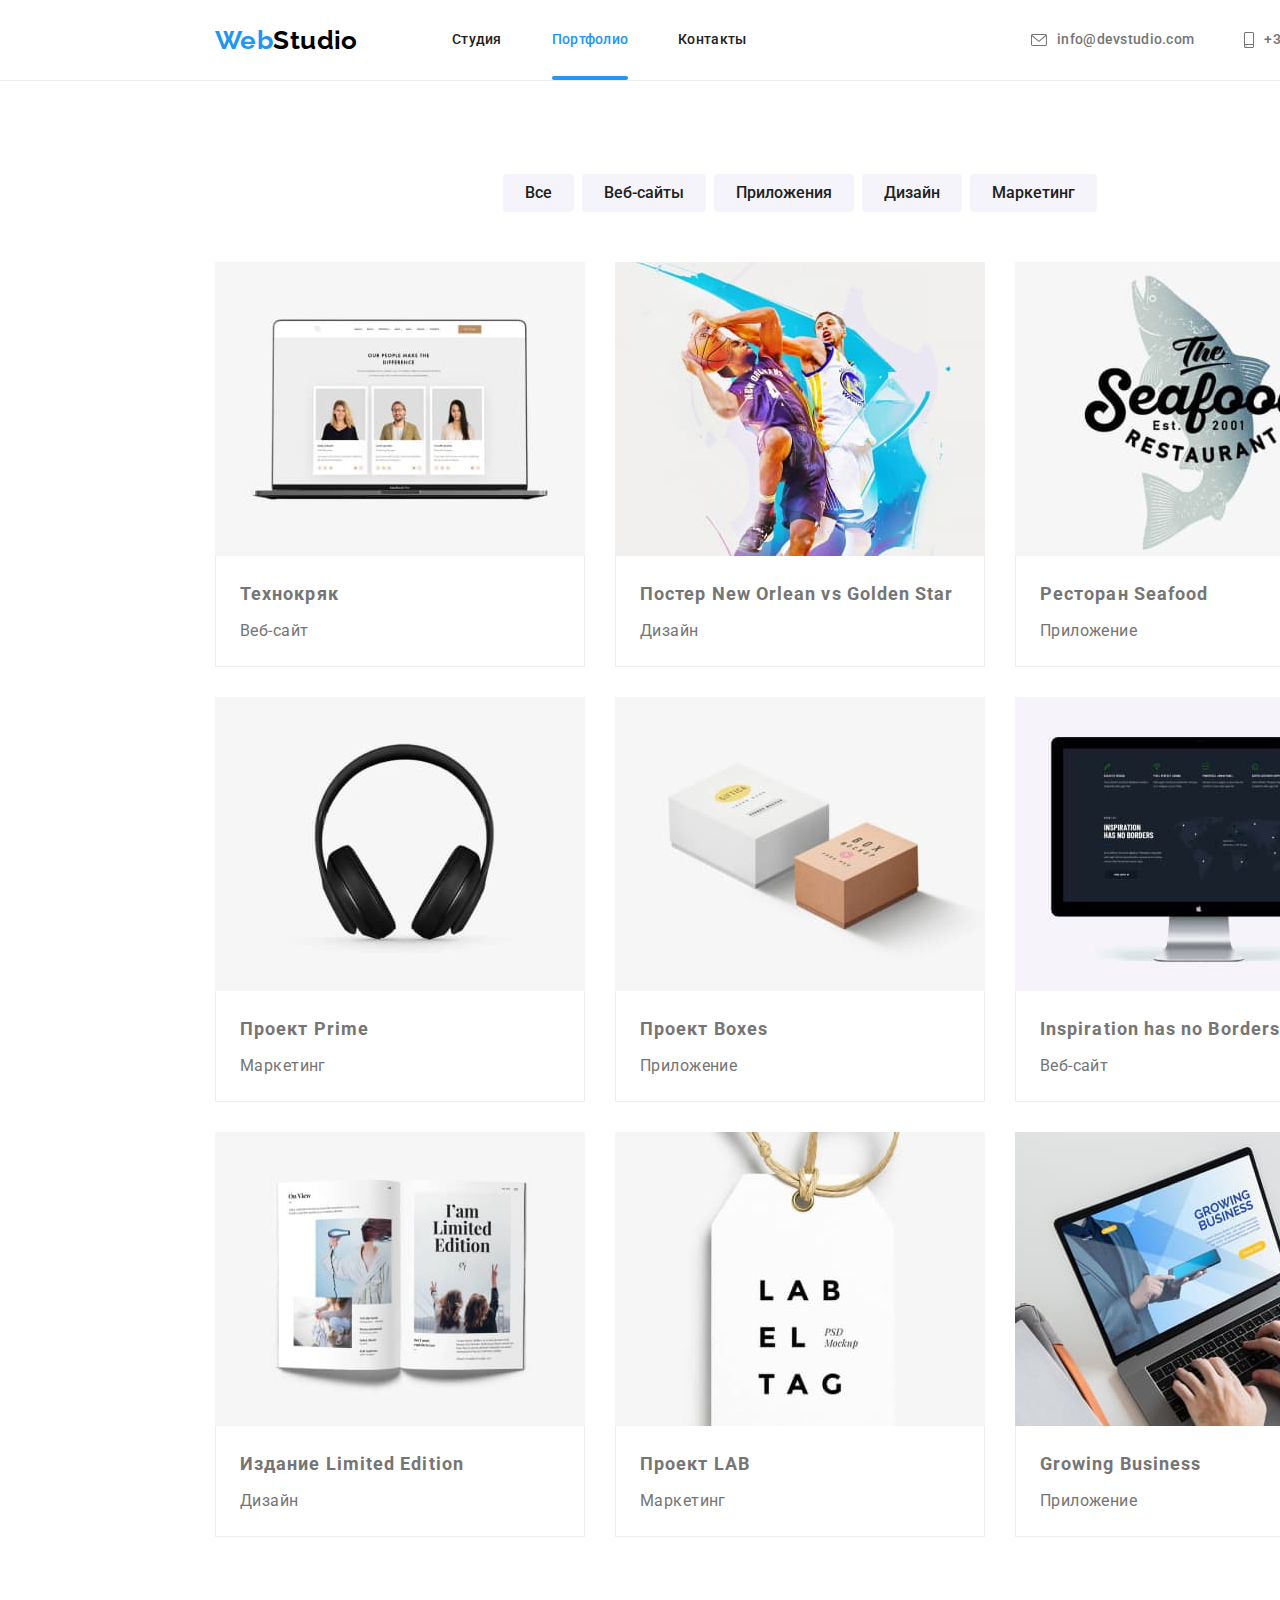
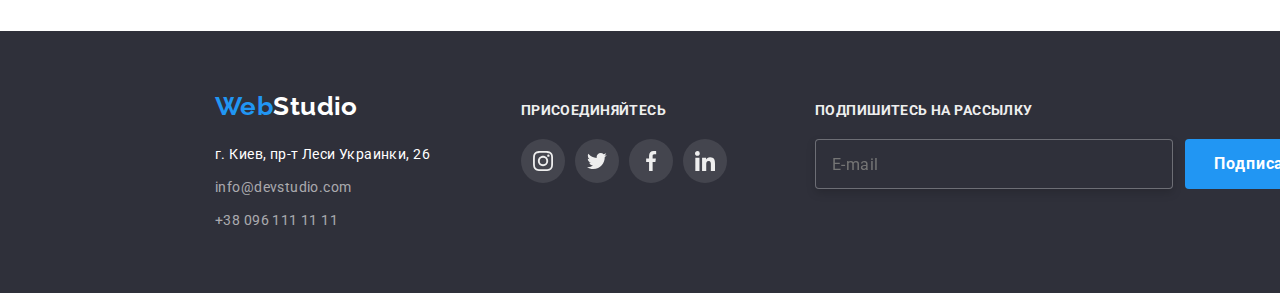
==== commit 41ae7a47: "+" ====
--- a/portfolio.html
+++ b/portfolio.html
@@ -12,9 +12,9 @@
   <link rel="stylesheet" href="https://cdnjs.cloudflare.com/ajax/libs/modern-normalize/1.1.0/modern-normalize.css"
     integrity="sha512-Y0MM+V6ymRKN2zStTqzQ227DWhhp4Mzdo6gnlRnuaNCbc+YN/ZH0sBCLTM4M0oSy9c9VKiCvd4Jk44aCLrNS5Q=="
     crossorigin="anonymous" referrerpolicy="no-referrer" />
+
   <link rel="stylesheet" href="./css/main.css" />
-  
-  <link rel="stylesheet" href="./css/style.css" />
+
 </head>
 
 <body>
@@ -226,7 +226,7 @@
             </a>
           </li>
           <li class="card-list__item galerry-card">
-            <a class="link" href="">
+            <a class="card-list__link " href="">
               <div class="galerry-text-position">
                 <img src="./img/app3.jpg" alt="Человек работает за ноутбуком" width="370" height="294" />
                 <p class="card-list__anim-text">
@@ -267,7 +267,7 @@
           </ul>
         </address>
       </li>
-  
+
       <li class="social">
         <strong class="social__text--title">присоединяйтесь</strong>
         <ul class="social__list">
@@ -301,7 +301,7 @@
           </li>
         </ul>
       </li>
-  
+
       <li class="subtitle">
         <p class="subtitle__social--title">Подпишитесь на рассылку</p>
         <form class="subscribe__form">
--- a/css/main.css
+++ b/css/main.css
@@ -203,6 +203,11 @@
   cursor: pointer;
 }
 
+.register-position__eror-no-eror, .register-position__text--eror {
+  display: block;
+  position: absolute;
+}
+
 /* Шапка сайта */
 .header {
   border-bottom: 1px solid var(--border-bottom);
@@ -444,24 +449,102 @@
   background-color: var(--collor-modal-button);
 }
 
-.register-form__user {
+.backdrop.is-hidden > .modal {
+  -webkit-transform: translate(-50%, -50%) scale(1.1);
+          transform: translate(-50%, -50%) scale(1.1);
+}
+
+.register-position {
   display: -webkit-box;
   display: -ms-flexbox;
   display: flex;
   position: relative;
 }
-.register-form__user:checked .register-position__input, .register-form__user:focus-within .register-position__input {
+.register-position:checked .register-position__input, .register-position:focus-within .register-position__input {
   border-color: var(--accent-color);
   outline: 0;
 }
-.register-form__user:checked .register-btn__person, .register-form__user:focus-within .register-btn__person {
+.register-position:checked .register-position__person, .register-position:focus-within .register-position__person {
   fill: var(--accent-color);
 }
-.register-form__user:nth-child(-n+4) {
+.register-position:nth-child(-n+4) {
   margin-bottom: 28px;
 }
-
-.register-form__position-text {
+.register-position__mine {
+  position: absolute;
+  width: 100%;
+  font-family: "Roboto";
+  font-style: normal;
+  font-weight: 400;
+  font-size: 12px;
+  line-height: 1.16;
+  letter-spacing: 0.01em;
+  color: var(--primary-text-color);
+  -webkit-transform: translateY(-130%);
+          transform: translateY(-130%);
+}
+.register-position__input {
+  width: 100%;
+  height: 40px;
+  border: var(--color-register-position-input);
+  border-radius: 4px;
+  -webkit-transition: border-color var(--transition-timing-function), fill var(--transition-timing-function);
+  transition: border-color var(--transition-timing-function), fill var(--transition-timing-function);
+  padding: 12px 12px 12px 42px;
+  display: -webkit-box;
+  display: -ms-flexbox;
+  display: flex;
+}
+.register-position__input:focus:invalid ~ .register-position__text--eror, .register-position__input:focus:invalid ~ .register-position__eror-no-eror > .modal-btn__eror {
+  opacity: 1;
+}
+.register-position__input:valid ~ .register-position__eror-no-eror > .modal-btn__non-eror {
+  opacity: 1;
+}
+.register-position__text--eror {
+  right: 50px;
+  top: 50%;
+  -webkit-transform: translateY(-50%);
+          transform: translateY(-50%);
+  font-family: "Roboto";
+  font-style: normal;
+  font-weight: 400;
+  font-size: 13px;
+  line-height: 1.16;
+  letter-spacing: 0.01em;
+  color: var(--register-eror-text);
+  opacity: 0;
+  -webkit-transition: color var(--transition-timing-function);
+  transition: color var(--transition-timing-function);
+}
+.register-position__eror-no-eror {
+  width: 15px;
+  height: 15px;
+  right: 10px;
+  bottom: 13px;
+}
+.register-position__person {
+  position: absolute;
+  display: -webkit-box;
+  display: -ms-flexbox;
+  display: flex;
+  width: 18px;
+  height: 18px;
+  left: 12px;
+  top: 50%;
+  -webkit-transform: translateY(-50%);
+          transform: translateY(-50%);
+  -webkit-transition: fill var(--accent-colorn);
+  transition: fill var(--accent-colorn);
+  -webkit-box-pack: center;
+      -ms-flex-pack: center;
+          justify-content: center;
+  -webkit-box-align: center;
+      -ms-flex-align: center;
+          align-items: center;
+}
+
+.register-position__text {
   display: -webkit-box;
   display: -ms-flexbox;
   display: flex;
@@ -480,6 +563,150 @@
   color: var(--titel-link-color);
 }
 
+.modal-btn__eror {
+  width: 15px;
+  height: 15px;
+  right: 10px;
+  bottom: 13px;
+  fill: var(--emphasizing-cardcolor);
+  opacity: 0;
+  -webkit-transition: fill var(--transition-timing-function);
+  transition: fill var(--transition-timing-function);
+}
+
+.modal-btn__non-eror {
+  width: 15px;
+  height: 15px;
+  right: 10px;
+  bottom: 13px;
+  fill: var(--modal-btn__non-eror);
+  opacity: 0;
+  -webkit-transition: fill var(--transition-timing-function);
+  transition: fill var(--transition-timing-function);
+}
+
+.coments {
+  resize: none;
+  min-width: 448px;
+  min-height: 120px;
+  padding: 12px 16px;
+}
+
+.consent {
+  display: -webkit-box;
+  display: -ms-flexbox;
+  display: flex;
+  -webkit-box-align: center;
+      -ms-flex-align: center;
+          align-items: center;
+  -webkit-box-pack: center;
+      -ms-flex-pack: center;
+          justify-content: center;
+  font-family: "Roboto";
+  font-style: normal;
+  font-weight: 400;
+  font-size: 14px;
+  line-height: 1.71;
+  letter-spacing: 0.03em;
+  color: var(--primary-text-color);
+  margin-top: 20px;
+  -webkit-user-select: none;
+     -moz-user-select: none;
+      -ms-user-select: none;
+          user-select: none;
+}
+.consent__checkbox {
+  position: absolute;
+  white-space: nowrap;
+  width: 1px;
+  height: 1px;
+  overflow: hidden;
+  border: 0;
+  padding: 0;
+  clip: rect(0 0 0 0);
+  -webkit-clip-path: inset(50%);
+          clip-path: inset(50%);
+}
+.consent__checkbox:hover + .consent__consent-mail-checkbox {
+  border: 2px solid var(--accent-color);
+}
+.consent__checkbox:checked + .consent__consent-mail-checkbox {
+  border-color: transparent;
+  background-color: var(--accent-color);
+  background-size: contain;
+  background-origin: border-box;
+}
+.consent__mail {
+  position: relative;
+  color: var(--accent-color);
+  margin-left: 6px;
+}
+.consent__mail::after {
+  content: "";
+  position: absolute;
+  display: block;
+  width: 100%;
+  height: 0.7px;
+  left: 0;
+  bottom: -10;
+  background-color: currentColor;
+}
+.consent__consent-mail-checkbox {
+  display: inline-block;
+  width: 16px;
+  height: 15px;
+  border: 2px solid #212121;
+  border-radius: 4px;
+  margin-right: 7px;
+  -webkit-transition: border-color var(--transition-timing-function), background-color var(--transition-timing-function);
+  transition: border-color var(--transition-timing-function), background-color var(--transition-timing-function);
+  background-image: url(../img/check.svg);
+  background-repeat: no-repeat;
+  background-size: cover;
+}
+
+.modal-btn__submit {
+  width: 200px;
+  height: 50px;
+  background: var(--button-hero-two);
+  -webkit-box-shadow: var(--button-hover-button-box-shadow-btn);
+          box-shadow: var(--button-hover-button-box-shadow-btn);
+  color: var(--primary-bg-color);
+  border-radius: 4px;
+  border: 0;
+  cursor: pointer;
+  padding: 0;
+  margin: 30px 124px 0px 124px;
+  -webkit-transition: background-color var(--transition-timing-function), -webkit-box-shadow var(--transition-timing-function);
+  transition: background-color var(--transition-timing-function), -webkit-box-shadow var(--transition-timing-function);
+  transition: background-color var(--transition-timing-function), box-shadow var(--transition-timing-function);
+  transition: background-color var(--transition-timing-function), box-shadow var(--transition-timing-function), -webkit-box-shadow var(--transition-timing-function);
+}
+.modal-btn__submit:hover, .modal-btn__submit:focus {
+  background-color: var(--button-btn-two);
+  -webkit-box-shadow: var(--button-hover-button-box-shadow-btn);
+          box-shadow: var(--button-hover-button-box-shadow-btn);
+  cursor: pointer;
+}
+
+.modal-btn__submit-send {
+  font-family: "Roboto";
+  font-style: normal;
+  font-weight: 700;
+  font-size: 16px;
+  line-height: 1.87;
+  letter-spacing: 0.06em;
+}
+
+/* .consent-btn-svg{
+  align-items: center;
+
+  background-color:var(--button-hero-two);
+  border-radius: 2px;
+
+  background-image: url(../img/check.svg);
+
+} */
 /* сітка із застосуванням flex-box по 4-ри елемента     */
 .card-set__list {
   display: -webkit-box;
